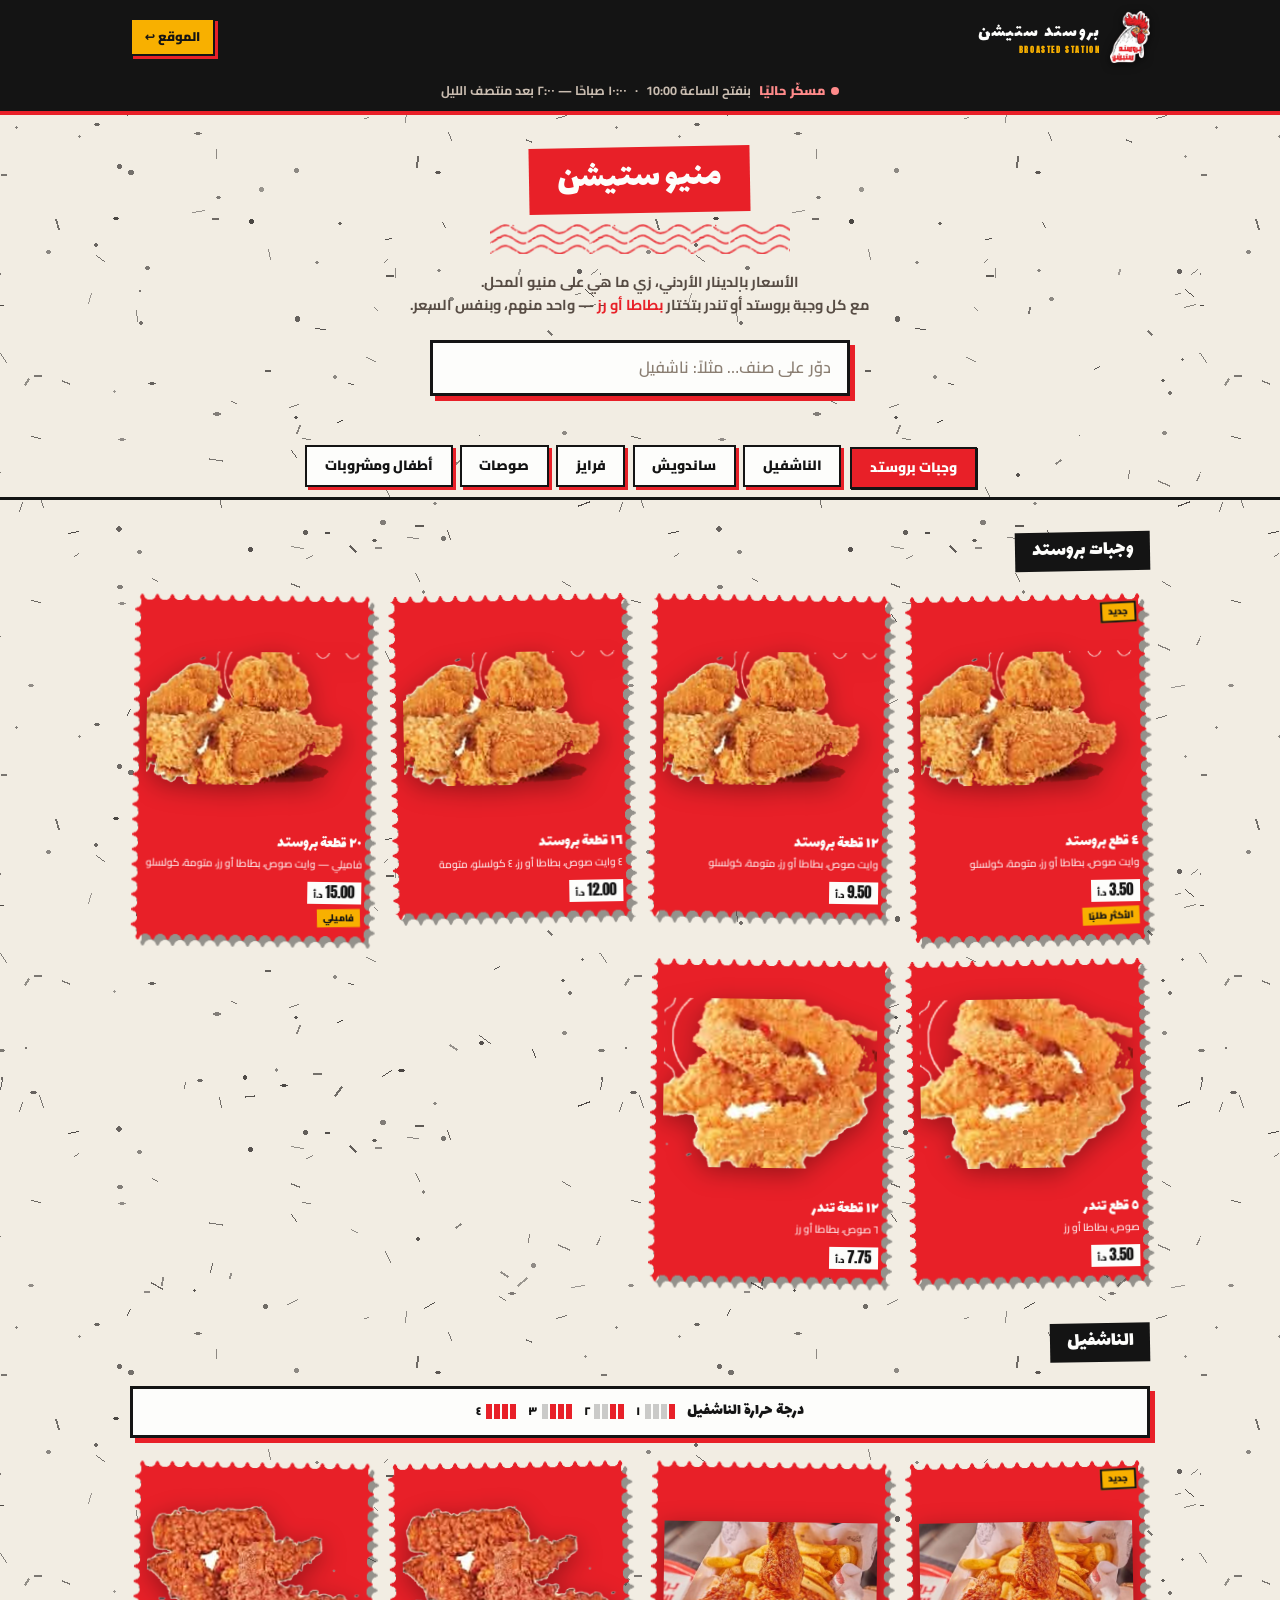
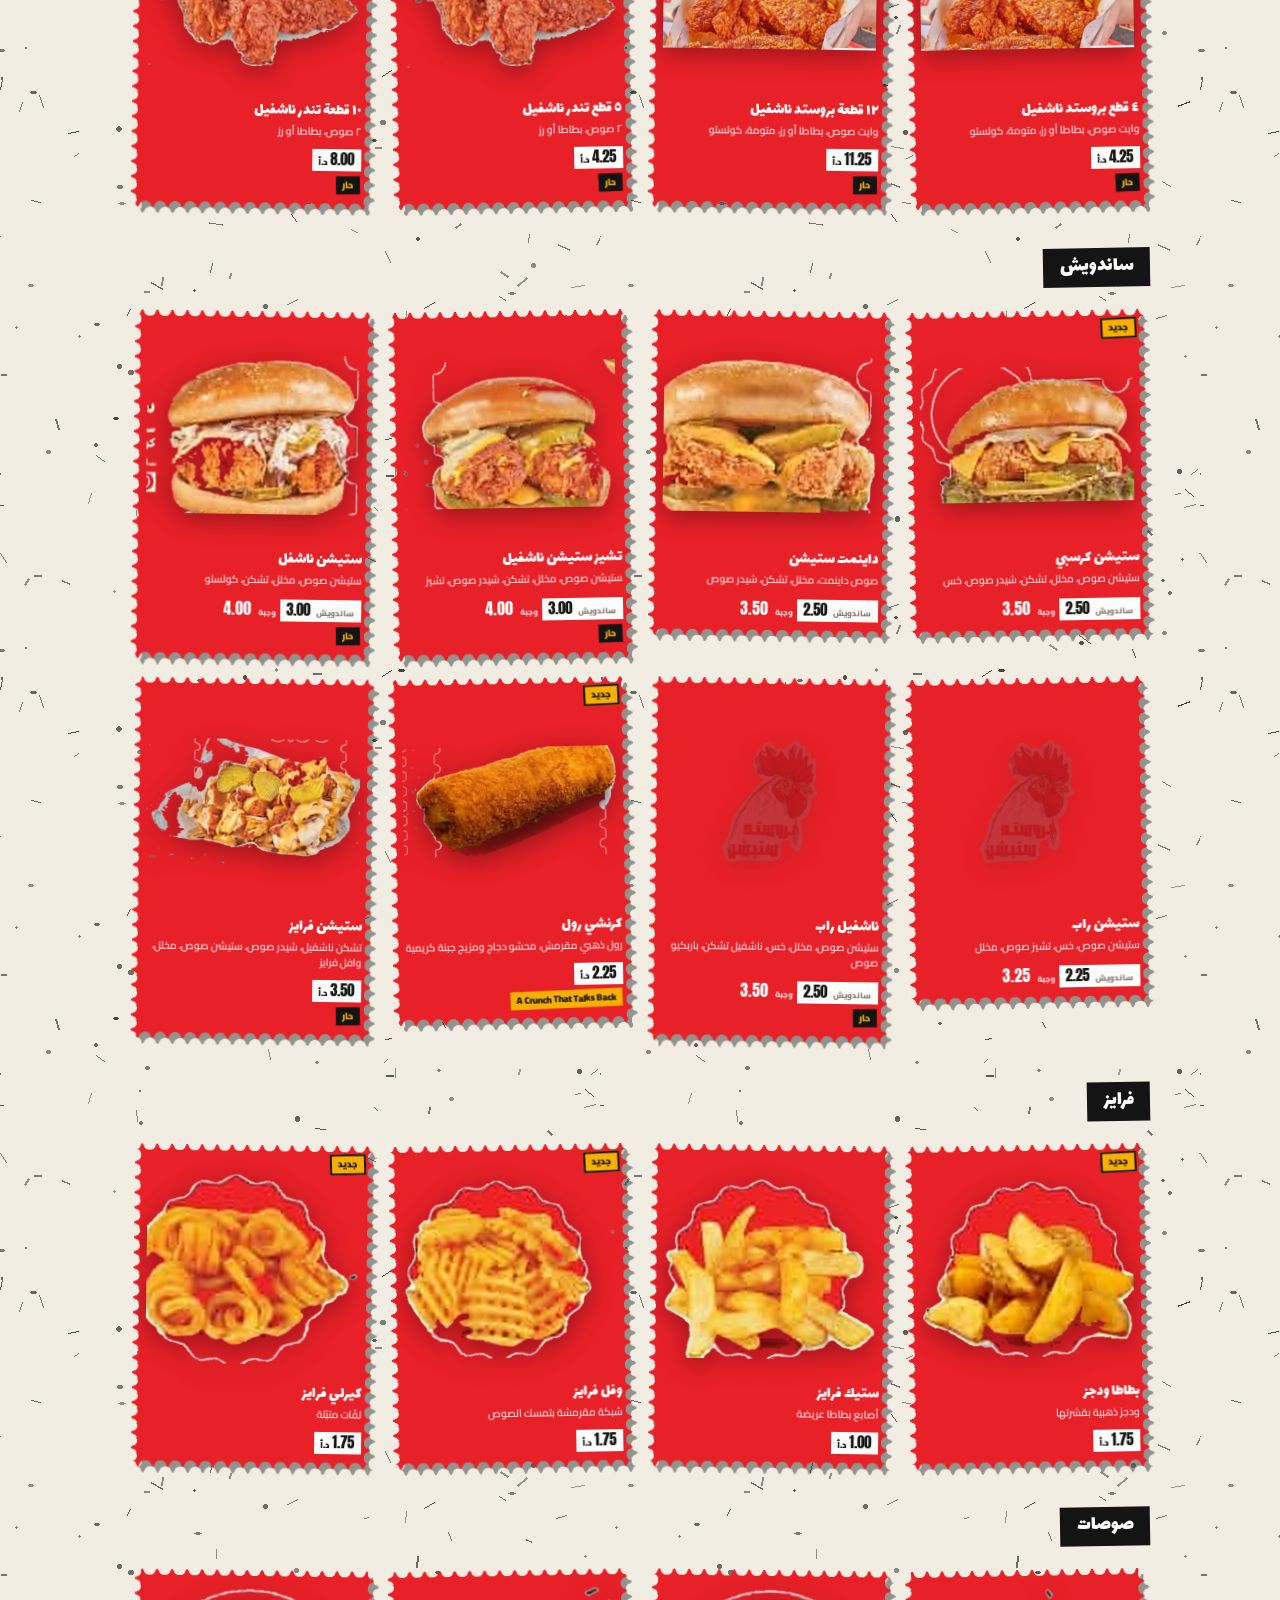
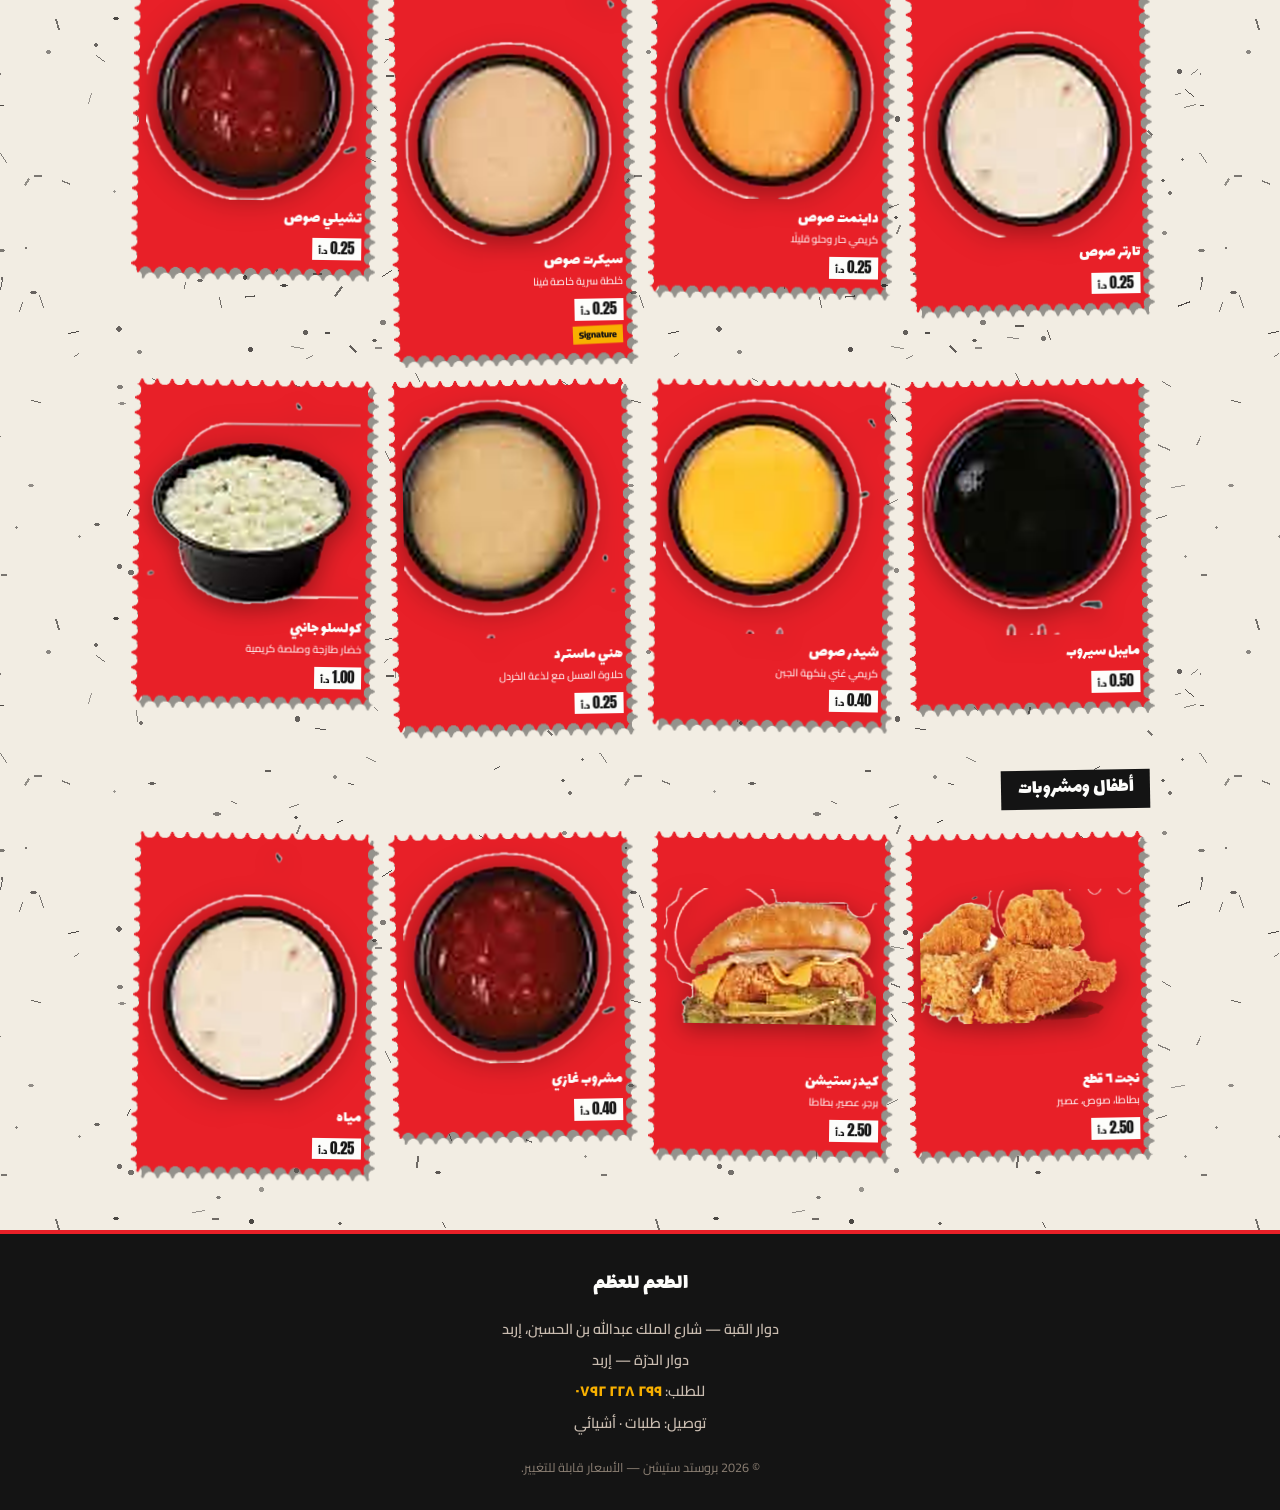
==== menu.html @ 42763f8a "Add files via upload" ====
<!doctype html>
<html lang="ar" dir="rtl">
<head>
<meta charset="UTF-8">
<meta name="viewport" content="width=device-width,initial-scale=1,viewport-fit=cover">
<title>منيو بروستد ستيشن — إربد</title>
<meta name="description" content="المنيو الرقمي لبروستد ستيشن إربد — بروستد، ناشفل هوت تشيكن، ساندويشات، فرايز وصوصات. الأسعار بالدينار الأردني.">
<meta name="theme-color" content="#141414">
<link rel="icon" href="assets/img/logo.png">
<link rel="stylesheet" href="css/menu.css">
</head>
<body>

<header class="m-top">
  <div class="wrap m-top__in">
    <a class="m-brand" href="index.html" aria-label="بروستد ستيشن — الرئيسية">
      <img src="assets/img/logo.png" alt="" width="40" height="52">
      <span><b>بروستد ستيشن</b><span>BROASTED STATION</span></span>
    </a>
    <a class="m-back" href="index.html">الموقع ↩</a>
  </div>
  <div class="m-state">
    <span class="live" id="openState" data-state="open">مفتوح الآن</span>
    <span id="openNote">يوميًا</span>
    <span>·</span>
    <span>١٠:٠٠ صباحًا — ٢:٠٠ بعد منتصف الليل</span>
  </div>
</header>

<main>
  <div class="wrap m-head">
    <h1>منيو ستيشن</h1>
    <span class="wave-rule" aria-hidden="true"></span>
    <p class="m-note">
      الأسعار بالدينار الأردني، زي ما هي على منيو المحل.<br>
      مع كل وجبة بروستد أو تندر بتختار <b>بطاطا أو رز</b> — واحد منهم، وبنفس السعر.
    </p>
    <div class="m-search">
      <label class="vh" for="q">دوّر على صنف</label>
      <input id="q" type="search" placeholder="دوّر على صنف… مثلاً: ناشفيل" autocomplete="off">
    </div>
  </div>

  <nav class="m-tabs" aria-label="أقسام المنيو">
    <div class="wrap m-tabs__in">
      <a class="m-chip" href="#p-broasted">وجبات بروستد</a>
      <a class="m-chip" href="#p-nash">الناشفيل</a>
      <a class="m-chip" href="#p-sand">ساندويش</a>
      <a class="m-chip" href="#p-fries">فرايز</a>
      <a class="m-chip" href="#p-sauce">صوصات</a>
      <a class="m-chip" href="#p-kids">أطفال ومشروبات</a>
    </div>
  </nav>

  <div class="wrap">
    <section class="m-sec" id="p-broasted" aria-labelledby="h-p-broasted">
      <h2 class="m-sec__h" id="h-p-broasted">وجبات بروستد</h2>
      <div class="m-grid">
        <article class="m-item" data-s="٤ قطع بروستد وايت صوص، بطاطا أو رز، متومة، كولسلو">
          <div class="m-item__wrap">
            <div class="ticket m-card"><span class="m-new">جديد</span>
              <div class="m-shot"><img src="assets/img/p-broasted.png" alt="٤ قطع بروستد" loading="lazy"></div>
              <h3 class="m-name">٤ قطع بروستد</h3>
              <p class="m-desc">وايت صوص، بطاطا أو رز، متومة، كولسلو</p>
              <div class="m-foot"><span class="price">3.50<span class="price__cur">د.أ</span></span></div>
              <span class="m-tag">الأكثر طلبًا</span>
            </div>
          </div>
        </article>
        <article class="m-item" data-s="١٢ قطعة بروستد وايت صوص، بطاطا أو رز، متومة، كولسلو">
          <div class="m-item__wrap">
            <div class="ticket m-card">
              <div class="m-shot"><img src="assets/img/p-broasted.png" alt="١٢ قطعة بروستد" loading="lazy"></div>
              <h3 class="m-name">١٢ قطعة بروستد</h3>
              <p class="m-desc">وايت صوص، بطاطا أو رز، متومة، كولسلو</p>
              <div class="m-foot"><span class="price">9.50<span class="price__cur">د.أ</span></span></div>
            </div>
          </div>
        </article>
        <article class="m-item" data-s="١٦ قطعة بروستد ٤ وايت صوص، بطاطا أو رز، ٤ كولسلو، متومة">
          <div class="m-item__wrap">
            <div class="ticket m-card">
              <div class="m-shot"><img src="assets/img/p-broasted.png" alt="١٦ قطعة بروستد" loading="lazy"></div>
              <h3 class="m-name">١٦ قطعة بروستد</h3>
              <p class="m-desc">٤ وايت صوص، بطاطا أو رز، ٤ كولسلو، متومة</p>
              <div class="m-foot"><span class="price">12.00<span class="price__cur">د.أ</span></span></div>
            </div>
          </div>
        </article>
        <article class="m-item" data-s="٢٠ قطعة بروستد فاميلي — وايت صوص، بطاطا أو رز، متومة، كولسلو">
          <div class="m-item__wrap">
            <div class="ticket m-card">
              <div class="m-shot"><img src="assets/img/p-broasted.png" alt="٢٠ قطعة بروستد" loading="lazy"></div>
              <h3 class="m-name">٢٠ قطعة بروستد</h3>
              <p class="m-desc">فاميلي — وايت صوص، بطاطا أو رز، متومة، كولسلو</p>
              <div class="m-foot"><span class="price">15.00<span class="price__cur">د.أ</span></span></div>
              <span class="m-tag">فاميلي</span>
            </div>
          </div>
        </article>
        <article class="m-item" data-s="٥ قطع تندر صوص، بطاطا أو رز">
          <div class="m-item__wrap">
            <div class="ticket m-card">
              <div class="m-shot"><img src="assets/img/p-tenders.png" alt="٥ قطع تندر" loading="lazy"></div>
              <h3 class="m-name">٥ قطع تندر</h3>
              <p class="m-desc">صوص، بطاطا أو رز</p>
              <div class="m-foot"><span class="price">3.50<span class="price__cur">د.أ</span></span></div>
            </div>
          </div>
        </article>
        <article class="m-item" data-s="١٢ قطعة تندر ٦ صوص، بطاطا أو رز">
          <div class="m-item__wrap">
            <div class="ticket m-card">
              <div class="m-shot"><img src="assets/img/p-tenders.png" alt="١٢ قطعة تندر" loading="lazy"></div>
              <h3 class="m-name">١٢ قطعة تندر</h3>
              <p class="m-desc">٦ صوص، بطاطا أو رز</p>
              <div class="m-foot"><span class="price">7.75<span class="price__cur">د.أ</span></span></div>
            </div>
          </div>
        </article>
      </div>
    </section>
    <section class="m-sec" id="p-nash" aria-labelledby="h-p-nash">
      <h2 class="m-sec__h" id="h-p-nash">الناشفيل</h2>
      <div class="m-heat"><b>درجة حرارة الناشفيل</b><span><i><em class="on"></em><em></em><em></em><em></em></i>١</span><span><i><em class="on"></em><em class="on"></em><em></em><em></em></i>٢</span><span><i><em class="on"></em><em class="on"></em><em class="on"></em><em></em></i>٣</span><span><i><em class="on"></em><em class="on"></em><em class="on"></em><em class="on"></em></i>٤</span></div>
      <div class="m-grid">
        <article class="m-item" data-s="٤ قطع بروستد ناشفيل وايت صوص، بطاطا أو رز، متومة، كولسلو">
          <div class="m-item__wrap">
            <div class="ticket m-card"><span class="m-new">جديد</span>
              <div class="m-shot"><img src="assets/img/p-nash-broasted.png" alt="٤ قطع بروستد ناشفيل" loading="lazy"></div>
              <h3 class="m-name">٤ قطع بروستد ناشفيل</h3>
              <p class="m-desc">وايت صوص، بطاطا أو رز، متومة، كولسلو</p>
              <div class="m-foot"><span class="price">4.25<span class="price__cur">د.أ</span></span></div>
              <span class="m-tag m-tag--hot">حار</span>
            </div>
          </div>
        </article>
        <article class="m-item" data-s="١٢ قطعة بروستد ناشفيل وايت صوص، بطاطا أو رز، متومة، كولسلو">
          <div class="m-item__wrap">
            <div class="ticket m-card">
              <div class="m-shot"><img src="assets/img/p-nash-broasted.png" alt="١٢ قطعة بروستد ناشفيل" loading="lazy"></div>
              <h3 class="m-name">١٢ قطعة بروستد ناشفيل</h3>
              <p class="m-desc">وايت صوص، بطاطا أو رز، متومة، كولسلو</p>
              <div class="m-foot"><span class="price">11.25<span class="price__cur">د.أ</span></span></div>
              <span class="m-tag m-tag--hot">حار</span>
            </div>
          </div>
        </article>
        <article class="m-item" data-s="٥ قطع تندر ناشفيل ٢ صوص، بطاطا أو رز">
          <div class="m-item__wrap">
            <div class="ticket m-card">
              <div class="m-shot"><img src="assets/img/p-nash-tenders.png" alt="٥ قطع تندر ناشفيل" loading="lazy"></div>
              <h3 class="m-name">٥ قطع تندر ناشفيل</h3>
              <p class="m-desc">٢ صوص، بطاطا أو رز</p>
              <div class="m-foot"><span class="price">4.25<span class="price__cur">د.أ</span></span></div>
              <span class="m-tag m-tag--hot">حار</span>
            </div>
          </div>
        </article>
        <article class="m-item" data-s="١٠ قطعة تندر ناشفيل ٢ صوص، بطاطا أو رز">
          <div class="m-item__wrap">
            <div class="ticket m-card">
              <div class="m-shot"><img src="assets/img/p-nash-tenders.png" alt="١٠ قطعة تندر ناشفيل" loading="lazy"></div>
              <h3 class="m-name">١٠ قطعة تندر ناشفيل</h3>
              <p class="m-desc">٢ صوص، بطاطا أو رز</p>
              <div class="m-foot"><span class="price">8.00<span class="price__cur">د.أ</span></span></div>
              <span class="m-tag m-tag--hot">حار</span>
            </div>
          </div>
        </article>
      </div>
    </section>
    <section class="m-sec" id="p-sand" aria-labelledby="h-p-sand">
      <h2 class="m-sec__h" id="h-p-sand">ساندويش</h2>
      <div class="m-grid">
        <article class="m-item" data-s="ستيشن كرسبي ستيشن صوص، مخلل، تشكن، شيدر صوص، خس">
          <div class="m-item__wrap">
            <div class="ticket m-card"><span class="m-new">جديد</span>
              <div class="m-shot"><img src="assets/img/p-crispy.png" alt="ستيشن كرسبي" loading="lazy"></div>
              <h3 class="m-name">ستيشن كرسبي</h3>
              <p class="m-desc">ستيشن صوص، مخلل، تشكن، شيدر صوص، خس</p>
              <div class="m-foot"><span class="price"><small>ساندويش</small>2.50</span><span class="price price--bare"><small>وجبة</small>3.50</span></div>
            </div>
          </div>
        </article>
        <article class="m-item" data-s="داينمت ستيشن صوص داينمت، مخلل، تشكن، شيدر صوص">
          <div class="m-item__wrap">
            <div class="ticket m-card">
              <div class="m-shot"><img src="assets/img/p-dynamite-b.png" alt="داينمت ستيشن" loading="lazy"></div>
              <h3 class="m-name">داينمت ستيشن</h3>
              <p class="m-desc">صوص داينمت، مخلل، تشكن، شيدر صوص</p>
              <div class="m-foot"><span class="price"><small>ساندويش</small>2.50</span><span class="price price--bare"><small>وجبة</small>3.50</span></div>
            </div>
          </div>
        </article>
        <article class="m-item" data-s="تشيز ستيشن ناشفيل ستيشن صوص، مخلل، تشكن، شيدر صوص، تشيز">
          <div class="m-item__wrap">
            <div class="ticket m-card">
              <div class="m-shot"><img src="assets/img/p-cheezer.png" alt="تشيز ستيشن ناشفيل" loading="lazy"></div>
              <h3 class="m-name">تشيز ستيشن ناشفيل</h3>
              <p class="m-desc">ستيشن صوص، مخلل، تشكن، شيدر صوص، تشيز</p>
              <div class="m-foot"><span class="price"><small>ساندويش</small>3.00</span><span class="price price--bare"><small>وجبة</small>4.00</span></div>
              <span class="m-tag m-tag--hot">حار</span>
            </div>
          </div>
        </article>
        <article class="m-item" data-s="ستيشن ناشفل ستيشن صوص، مخلل، تشكن، كولسلو">
          <div class="m-item__wrap">
            <div class="ticket m-card">
              <div class="m-shot"><img src="assets/img/p-nashville-b.png" alt="ستيشن ناشفل" loading="lazy"></div>
              <h3 class="m-name">ستيشن ناشفل</h3>
              <p class="m-desc">ستيشن صوص، مخلل، تشكن، كولسلو</p>
              <div class="m-foot"><span class="price"><small>ساندويش</small>3.00</span><span class="price price--bare"><small>وجبة</small>4.00</span></div>
              <span class="m-tag m-tag--hot">حار</span>
            </div>
          </div>
        </article>
        <article class="m-item" data-s="ستيشن راب ستيشن صوص، خس، تشيز صوص، مخلل">
          <div class="m-item__wrap">
            <div class="ticket m-card">
              <div class="m-shot"><img src="assets/img/p-soon.png" alt="ستيشن راب" loading="lazy"></div>
              <h3 class="m-name">ستيشن راب</h3>
              <p class="m-desc">ستيشن صوص، خس، تشيز صوص، مخلل</p>
              <div class="m-foot"><span class="price"><small>ساندويش</small>2.25</span><span class="price price--bare"><small>وجبة</small>3.25</span></div>
            </div>
          </div>
        </article>
        <article class="m-item" data-s="ناشفيل راب ستيشن صوص، مخلل، خس، ناشفيل تشكن، باربكيو صوص">
          <div class="m-item__wrap">
            <div class="ticket m-card">
              <div class="m-shot"><img src="assets/img/p-soon.png" alt="ناشفيل راب" loading="lazy"></div>
              <h3 class="m-name">ناشفيل راب</h3>
              <p class="m-desc">ستيشن صوص، مخلل، خس، ناشفيل تشكن، باربكيو صوص</p>
              <div class="m-foot"><span class="price"><small>ساندويش</small>2.50</span><span class="price price--bare"><small>وجبة</small>3.50</span></div>
              <span class="m-tag m-tag--hot">حار</span>
            </div>
          </div>
        </article>
        <article class="m-item" data-s="كرنشي رول رول ذهبي مقرمش، محشو دجاج ومزيج جبنة كريمية">
          <div class="m-item__wrap">
            <div class="ticket m-card"><span class="m-new">جديد</span>
              <div class="m-shot"><img src="assets/img/p-crunchyroll.png" alt="كرنشي رول" loading="lazy"></div>
              <h3 class="m-name">كرنشي رول</h3>
              <p class="m-desc">رول ذهبي مقرمش، محشو دجاج ومزيج جبنة كريمية</p>
              <div class="m-foot"><span class="price">2.25<span class="price__cur">د.أ</span></span></div>
              <span class="m-tag">A Crunch That Talks Back</span>
            </div>
          </div>
        </article>
        <article class="m-item" data-s="ستيشن فرايز تشكن ناشفيل، شيدر صوص، ستيشن صوص، مخلل، وافل فرايز">
          <div class="m-item__wrap">
            <div class="ticket m-card">
              <div class="m-shot"><img src="assets/img/p-stationfries.png" alt="ستيشن فرايز" loading="lazy"></div>
              <h3 class="m-name">ستيشن فرايز</h3>
              <p class="m-desc">تشكن ناشفيل، شيدر صوص، ستيشن صوص، مخلل، وافل فرايز</p>
              <div class="m-foot"><span class="price">3.50<span class="price__cur">د.أ</span></span></div>
              <span class="m-tag m-tag--hot">حار</span>
            </div>
          </div>
        </article>
      </div>
    </section>
    <section class="m-sec" id="p-fries" aria-labelledby="h-p-fries">
      <h2 class="m-sec__h" id="h-p-fries">فرايز</h2>
      <div class="m-grid">
        <article class="m-item" data-s="بطاطا ودجز ودجز ذهبية بقشرتها">
          <div class="m-item__wrap">
            <div class="ticket m-card"><span class="m-new">جديد</span>
              <div class="m-shot"><img src="assets/img/p-wedges.png" alt="بطاطا ودجز" loading="lazy"></div>
              <h3 class="m-name">بطاطا ودجز</h3>
              <p class="m-desc">ودجز ذهبية بقشرتها</p>
              <div class="m-foot"><span class="price">1.75<span class="price__cur">د.أ</span></span></div>
            </div>
          </div>
        </article>
        <article class="m-item" data-s="ستيك فرايز أصابع بطاطا عريضة">
          <div class="m-item__wrap">
            <div class="ticket m-card">
              <div class="m-shot"><img src="assets/img/p-steakfries.png" alt="ستيك فرايز" loading="lazy"></div>
              <h3 class="m-name">ستيك فرايز</h3>
              <p class="m-desc">أصابع بطاطا عريضة</p>
              <div class="m-foot"><span class="price">1.00<span class="price__cur">د.أ</span></span></div>
            </div>
          </div>
        </article>
        <article class="m-item" data-s="وفل فرايز شبكة مقرمشة بتمسك الصوص">
          <div class="m-item__wrap">
            <div class="ticket m-card"><span class="m-new">جديد</span>
              <div class="m-shot"><img src="assets/img/p-waffle.png" alt="وفل فرايز" loading="lazy"></div>
              <h3 class="m-name">وفل فرايز</h3>
              <p class="m-desc">شبكة مقرمشة بتمسك الصوص</p>
              <div class="m-foot"><span class="price">1.75<span class="price__cur">د.أ</span></span></div>
            </div>
          </div>
        </article>
        <article class="m-item" data-s="كيرلي فرايز لفّات متبّلة">
          <div class="m-item__wrap">
            <div class="ticket m-card"><span class="m-new">جديد</span>
              <div class="m-shot"><img src="assets/img/p-curly.png" alt="كيرلي فرايز" loading="lazy"></div>
              <h3 class="m-name">كيرلي فرايز</h3>
              <p class="m-desc">لفّات متبّلة</p>
              <div class="m-foot"><span class="price">1.75<span class="price__cur">د.أ</span></span></div>
            </div>
          </div>
        </article>
      </div>
    </section>
    <section class="m-sec" id="p-sauce" aria-labelledby="h-p-sauce">
      <h2 class="m-sec__h" id="h-p-sauce">صوصات</h2>
      <div class="m-grid">
        <article class="m-item" data-s="تارتر صوص ">
          <div class="m-item__wrap">
            <div class="ticket m-card">
              <div class="m-shot"><img src="assets/img/p-tartar.png" alt="تارتر صوص" loading="lazy"></div>
              <h3 class="m-name">تارتر صوص</h3>
              <div class="m-foot"><span class="price">0.25<span class="price__cur">د.أ</span></span></div>
            </div>
          </div>
        </article>
        <article class="m-item" data-s="داينمت صوص كريمي حار وحلو قليلًا">
          <div class="m-item__wrap">
            <div class="ticket m-card">
              <div class="m-shot"><img src="assets/img/p-dynamite.png" alt="داينمت صوص" loading="lazy"></div>
              <h3 class="m-name">داينمت صوص</h3>
              <p class="m-desc">كريمي حار وحلو قليلًا</p>
              <div class="m-foot"><span class="price">0.25<span class="price__cur">د.أ</span></span></div>
            </div>
          </div>
        </article>
        <article class="m-item" data-s="سيكرت صوص خلطة سرية خاصة فينا">
          <div class="m-item__wrap">
            <div class="ticket m-card">
              <div class="m-shot"><img src="assets/img/p-secret.png" alt="سيكرت صوص" loading="lazy"></div>
              <h3 class="m-name">سيكرت صوص</h3>
              <p class="m-desc">خلطة سرية خاصة فينا</p>
              <div class="m-foot"><span class="price">0.25<span class="price__cur">د.أ</span></span></div>
              <span class="m-tag">Signature</span>
            </div>
          </div>
        </article>
        <article class="m-item" data-s="تشيلي صوص ">
          <div class="m-item__wrap">
            <div class="ticket m-card">
              <div class="m-shot"><img src="assets/img/p-chili.png" alt="تشيلي صوص" loading="lazy"></div>
              <h3 class="m-name">تشيلي صوص</h3>
              <div class="m-foot"><span class="price">0.25<span class="price__cur">د.أ</span></span></div>
            </div>
          </div>
        </article>
        <article class="m-item" data-s="مايبل سيروب ">
          <div class="m-item__wrap">
            <div class="ticket m-card">
              <div class="m-shot"><img src="assets/img/p-maple.png" alt="مايبل سيروب" loading="lazy"></div>
              <h3 class="m-name">مايبل سيروب</h3>
              <div class="m-foot"><span class="price">0.50<span class="price__cur">د.أ</span></span></div>
            </div>
          </div>
        </article>
        <article class="m-item" data-s="شيدر صوص كريمي غني بنكهة الجبن">
          <div class="m-item__wrap">
            <div class="ticket m-card">
              <div class="m-shot"><img src="assets/img/p-cheddar.png" alt="شيدر صوص" loading="lazy"></div>
              <h3 class="m-name">شيدر صوص</h3>
              <p class="m-desc">كريمي غني بنكهة الجبن</p>
              <div class="m-foot"><span class="price">0.40<span class="price__cur">د.أ</span></span></div>
            </div>
          </div>
        </article>
        <article class="m-item" data-s="هني ماسترد حلاوة العسل مع لذعة الخردل">
          <div class="m-item__wrap">
            <div class="ticket m-card">
              <div class="m-shot"><img src="assets/img/p-honey.png" alt="هني ماسترد" loading="lazy"></div>
              <h3 class="m-name">هني ماسترد</h3>
              <p class="m-desc">حلاوة العسل مع لذعة الخردل</p>
              <div class="m-foot"><span class="price">0.25<span class="price__cur">د.أ</span></span></div>
            </div>
          </div>
        </article>
        <article class="m-item" data-s="كولسلو جانبي خضار طازجة وصلصة كريمية">
          <div class="m-item__wrap">
            <div class="ticket m-card">
              <div class="m-shot"><img src="assets/img/p-coleslaw.png" alt="كولسلو جانبي" loading="lazy"></div>
              <h3 class="m-name">كولسلو جانبي</h3>
              <p class="m-desc">خضار طازجة وصلصة كريمية</p>
              <div class="m-foot"><span class="price">1.00<span class="price__cur">د.أ</span></span></div>
            </div>
          </div>
        </article>
      </div>
    </section>
    <section class="m-sec" id="p-kids" aria-labelledby="h-p-kids">
      <h2 class="m-sec__h" id="h-p-kids">أطفال ومشروبات</h2>
      <div class="m-grid">
        <article class="m-item" data-s="نجت ٦ قطع بطاطا، صوص، عصير">
          <div class="m-item__wrap">
            <div class="ticket m-card">
              <div class="m-shot"><img src="assets/img/p-broasted.png" alt="نجت ٦ قطع" loading="lazy"></div>
              <h3 class="m-name">نجت ٦ قطع</h3>
              <p class="m-desc">بطاطا، صوص، عصير</p>
              <div class="m-foot"><span class="price">2.50<span class="price__cur">د.أ</span></span></div>
            </div>
          </div>
        </article>
        <article class="m-item" data-s="كيدز ستيشن برجر، عصير، بطاطا">
          <div class="m-item__wrap">
            <div class="ticket m-card">
              <div class="m-shot"><img src="assets/img/p-crispy.png" alt="كيدز ستيشن" loading="lazy"></div>
              <h3 class="m-name">كيدز ستيشن</h3>
              <p class="m-desc">برجر، عصير، بطاطا</p>
              <div class="m-foot"><span class="price">2.50<span class="price__cur">د.أ</span></span></div>
            </div>
          </div>
        </article>
        <article class="m-item" data-s="مشروب غازي ">
          <div class="m-item__wrap">
            <div class="ticket m-card">
              <div class="m-shot"><img src="assets/img/p-chili.png" alt="مشروب غازي" loading="lazy"></div>
              <h3 class="m-name">مشروب غازي</h3>
              <div class="m-foot"><span class="price">0.40<span class="price__cur">د.أ</span></span></div>
            </div>
          </div>
        </article>
        <article class="m-item" data-s="مياه ">
          <div class="m-item__wrap">
            <div class="ticket m-card">
              <div class="m-shot"><img src="assets/img/p-tartar.png" alt="مياه" loading="lazy"></div>
              <h3 class="m-name">مياه</h3>
              <div class="m-foot"><span class="price">0.25<span class="price__cur">د.أ</span></span></div>
            </div>
          </div>
        </article>
      </div>
    </section>
    <p class="m-empty" id="empty">ما لقينا هالصنف. جرّب كلمة ثانية.</p>
  </div>
</main>

<footer class="m-foot-bar">
  <div class="wrap">
    <h2>الطعم للعظم</h2>
    <ul>
      <li>دوار القبة — شارع الملك عبدالله بن الحسين، إربد</li>
      <li>دوار الدرّة — إربد</li>
      <li>للطلب: <a href="tel:+962792228299"><bdi class="tel">٠٧٩٢ ٢٢٨ ٢٩٩</bdi></a></li>
      <li>توصيل: طلبات · أشيائي</li>
    </ul>
    <small>© <span id="yr">2026</span> بروستد ستيشن — الأسعار قابلة للتغيير.</small>
  </div>
</footer>

<script src="js/hours.js" defer></script>
<script src="js/menu.js" defer></script>
</body>
</html>
---- css/menu.css ----
@import url('fonts.css');
@import url('tokens.css');

/* ==========================================================================
   بروستد ستيشن — المنيو الرقمي
   صفحة مستقلة مصمّمة للتابلت اللي على الطاولة وللتلفون بعد مسح الـQR.
   نفس الهوية بالضبط (نفس tokens.css)، بس بترتيب مخصّص للمسة والقراءة
   السريعة: كروت أصغر، تبويبات ملزوقة فوق، وبحث فوري.
   بتشتغل لحالها — ما بتعتمد على style.css أبدًا.
   ========================================================================== */

*,*::before,*::after{box-sizing:border-box}
html{-webkit-text-size-adjust:100%;scroll-behavior:smooth;overflow-x:clip}
body{
  margin:0;font-family:var(--f-body);font-size:var(--t-md);line-height:1.6;
  color:var(--fg);overflow-x:clip;
  background-color:var(--paper);
  background-image:url('../assets/img/speckle.png');
  background-size:600px 600px;
  -webkit-font-smoothing:antialiased;
}
img,svg{display:block;max-width:100%;height:auto}
a{color:inherit;text-decoration:none}
ul{margin:0;padding:0;list-style:none}
h1,h2,h3,p{margin:0}
input{font:inherit;color:inherit}
::selection{background:var(--gold);color:var(--ink)}
:focus-visible{outline:3px solid var(--red);outline-offset:3px}
.m-top :focus-visible{outline-color:var(--gold)}
.vh{position:absolute!important;width:1px;height:1px;padding:0;margin:-1px;overflow:hidden;clip:rect(0,0,0,0);white-space:nowrap;border:0}
.wrap{width:100%;max-width:1060px;margin-inline:auto;padding-inline:var(--pad)}
/* U+00A0 between the digit groups — see style.css for why */
.tel{unicode-bidi:isolate;white-space:nowrap}

.poster{
  font-family:var(--f-disp);font-weight:400;line-height:.96;
  text-shadow:.055em .055em 0 var(--oxblood), .105em .105em 0 rgba(0,0,0,.28);
}

/* ── الرأس ───────────────────────────────────────────────────────────────── */
.m-top{background:var(--ink);color:var(--on-dark);border-bottom:4px solid var(--red)}
.m-top__in{display:flex;align-items:center;gap:var(--s4);padding-block:.7rem;justify-content:space-between}
.m-brand{display:flex;align-items:center;gap:.6rem;min-width:0}
.m-brand img{width:40px;flex:none;filter:drop-shadow(0 2px 4px rgba(0,0,0,.6))}
.m-brand b{display:block;font-family:var(--f-disp);font-weight:400;font-size:1.12rem;color:var(--white);line-height:1}
.m-brand span{display:block;font:800 .5rem/1 var(--f-latin);letter-spacing:.2em;color:var(--gold);margin-top:4px}
.m-back{
  flex:none;font-weight:900;font-size:var(--t-xs);color:var(--ink);background:var(--gold);
  border:2px solid var(--ink);box-shadow:3px 3px 0 var(--red);padding:.45rem .8rem;
}
.m-back:hover{transform:translate(2px,2px);box-shadow:1px 1px 0 var(--red)}
.m-back{transition:transform var(--dur-1) var(--ease),box-shadow var(--dur-1) var(--ease)}

.m-state{
  display:flex;align-items:center;justify-content:center;gap:.5rem;flex-wrap:wrap;
  background:var(--ink);color:var(--on-dark-2);font-size:var(--t-xs);font-weight:700;
  padding:.4rem var(--pad) .6rem;text-align:center;
}
.live{display:inline-flex;align-items:center;gap:.35rem;color:#57D16B;font-weight:900}
.live::before{content:"";width:8px;height:8px;border-radius:50%;background:#57D16B;animation:pulse 2.2s infinite;box-shadow:0 0 0 0 rgba(87,209,107,.7)}
@keyframes pulse{70%{box-shadow:0 0 0 8px rgba(87,209,107,0)}100%{box-shadow:0 0 0 0 rgba(87,209,107,0)}}
.live[data-state="closed"]{color:#FF8A8A}
.live[data-state="closed"]::before{background:#FF8A8A;animation:none;box-shadow:none}

/* ── العنوان + البحث ─────────────────────────────────────────────────────── */
.m-head{text-align:center;padding-block:var(--s6) var(--s4)}
.m-head h1{
  display:inline-block;background:var(--red);color:var(--white);
  font-family:var(--f-disp);font-weight:400;font-size:clamp(1.5rem,5.4vw,2.2rem);
  line-height:1;padding:.4em .8em .48em;transform:rotate(-1deg);
}
.wave-rule{
  display:block;width:min(64%,300px);height:clamp(18px,3.4vw,30px);margin:.7rem auto 0;
  background-image:url('../assets/img/wave.png');
  background-size:auto 100%;background-repeat:repeat-x;background-position:center;opacity:.9;
}
.m-note{margin-top:var(--s4);font-size:var(--t-sm);font-weight:700;color:var(--fg-soft)}
.m-note b{color:var(--red)}

.m-search{position:relative;max-width:420px;margin:var(--s5) auto 0}
.m-search input{
  width:100%;background:var(--white);border:3px solid var(--ink);
  box-shadow:5px 5px 0 var(--red);padding:.75rem 1rem;font-weight:700;
}
.m-search input::placeholder{color:var(--fg-mute);font-weight:600}

/* ── شريط الأقسام الملزوق ────────────────────────────────────────────────── */
.m-tabs{
  position:sticky;top:0;z-index:40;
  background-color:var(--paper);
  background-image:url('../assets/img/speckle.png');background-size:600px 600px;
  border-bottom:3px solid var(--ink);padding-block:.6rem;
  margin-top:var(--s5);
}
.m-tabs__in{display:flex;flex-wrap:wrap;justify-content:center;gap:.45rem}
.m-chip{
  flex:1 1 calc(33.333% - .45rem);max-width:calc(33.333% - .3rem);min-width:0;
  text-align:center;white-space:nowrap;cursor:pointer;
  font-weight:900;font-size:.78rem;padding:.5rem .3rem;
  background:var(--white);color:var(--ink);border:2px solid var(--ink);
  box-shadow:3px 3px 0 var(--red);
  transition:transform var(--dur-1) var(--ease),box-shadow var(--dur-1) var(--ease),background var(--dur-1) var(--ease);
}
.m-chip:hover{transform:translate(2px,2px);box-shadow:1px 1px 0 var(--red)}
.m-chip[aria-current="true"]{background:var(--red);color:var(--white);transform:translate(2px,2px);box-shadow:1px 1px 0 var(--ink)}
@media (min-width:700px){.m-chip{flex:0 0 auto;max-width:none;padding-inline:1.1rem;font-size:.85rem}}

/* ── الأقسام ─────────────────────────────────────────────────────────────── */
.m-sec{padding-block:var(--s6) var(--s2);scroll-margin-top:72px}
.m-sec__h{
  display:inline-block;background:var(--ink);color:var(--white);
  font-family:var(--f-disp);font-weight:400;font-size:1.3rem;line-height:1;
  padding:.4em .8em .46em;transform:rotate(-1deg);margin-bottom:var(--s5);
}

.m-grid{display:grid;grid-template-columns:repeat(2,1fr);gap:1rem;padding-inline:3px}
@media (min-width:620px){.m-grid{grid-template-columns:repeat(3,1fr);gap:1.2rem}}
@media (min-width:920px){.m-grid{grid-template-columns:repeat(4,1fr)}}

/* الكرت = تذكرة مثقّبة، نفس المنيو المطبوع */
.m-item{position:relative}
.m-item__wrap{filter:drop-shadow(5px 6px 0 rgba(20,20,20,.42));transform:rotate(-1deg)}
.m-item:nth-child(even) .m-item__wrap{transform:rotate(.8deg)}
.m-item__wrap{transition:transform var(--dur-2) var(--ease),filter var(--dur-2) var(--ease)}
.m-item__wrap:hover{transform:rotate(0) translateY(-5px);filter:drop-shadow(8px 10px 0 rgba(20,20,20,.5))}
.ticket{
  --h:6px; --g:15px;
  background:var(--red);
  -webkit-mask:
    radial-gradient(circle at 50% 0,   #0000 var(--h),#000 calc(var(--h) + .5px)) top    / var(--g) 100% repeat-x,
    radial-gradient(circle at 50% 100%,#0000 var(--h),#000 calc(var(--h) + .5px)) bottom / var(--g) 100% repeat-x,
    radial-gradient(circle at 0 50%,   #0000 var(--h),#000 calc(var(--h) + .5px)) left   / 100% var(--g) repeat-y,
    radial-gradient(circle at 100% 50%,#0000 var(--h),#000 calc(var(--h) + .5px)) right  / 100% var(--g) repeat-y;
  -webkit-mask-composite:source-in;
          mask:
    radial-gradient(circle at 50% 0,   #0000 var(--h),#000 calc(var(--h) + .5px)) top    / var(--g) 100% repeat-x,
    radial-gradient(circle at 50% 100%,#0000 var(--h),#000 calc(var(--h) + .5px)) bottom / var(--g) 100% repeat-x,
    radial-gradient(circle at 0 50%,   #0000 var(--h),#000 calc(var(--h) + .5px)) left   / 100% var(--g) repeat-y,
    radial-gradient(circle at 100% 50%,#0000 var(--h),#000 calc(var(--h) + .5px)) right  / 100% var(--g) repeat-y;
          mask-composite:intersect;
}
.m-card{
  position:relative;padding:.85rem .6rem .95rem;color:var(--white);
  display:flex;flex-direction:column;height:100%;
}
.m-shot{position:relative;aspect-ratio:1/1;display:grid;place-items:center;padding:.2rem;margin-bottom:.35rem}
.m-shot img{
  max-width:100%;max-height:100%;width:auto;height:auto;object-fit:contain;
  filter:drop-shadow(0 6px 12px rgba(0,0,0,.34));
}
.m-name{font-family:var(--f-disp);font-weight:400;font-size:1rem;line-height:1.16;color:var(--white)}
.m-desc{margin-top:.22rem;font-size:.66rem;line-height:1.42;font-weight:600;color:rgba(255,255,255,.88)}
.m-foot{margin-top:auto;padding-top:.6rem;display:flex;align-items:flex-end;gap:.3rem;flex-wrap:wrap}
.price{
  display:inline-flex;align-items:baseline;gap:.1rem;line-height:1;
  background:var(--white);color:var(--ink);padding:.2rem .38rem .24rem;
  font-family:var(--f-latin);font-size:.92rem;white-space:nowrap;
}
.price small{font-family:var(--f-body);font-weight:800;font-size:.5rem;color:var(--fg-mute);margin-inline-end:.28rem}
.price--bare{background:transparent;color:var(--white);padding-inline:0;font-size:1rem}
.price--bare small{color:rgba(255,255,255,.8)}
.price__cur{font-family:var(--f-body);font-weight:800;font-size:.6em;margin-inline-start:.2em;vertical-align:.12em}
.m-tag{
  display:inline-block;align-self:flex-start;margin-top:.35rem;background:var(--gold);color:var(--ink);
  font-weight:900;font-size:.58rem;padding:.1rem .38rem;transform:rotate(-1.6deg);
}
/* "حار" as a word, not 🔥 — emoji falls back to a tofu box on some Android
   builds, and this page has to be readable on any tablet at the table. */
.m-tag--hot{background:var(--ink);color:var(--gold)}
.m-new{
  position:absolute;z-index:6;inset-block-start:8px;inset-inline-start:8px;
  background:var(--gold);border:2px solid var(--ink);padding:.08rem .38rem;
  font-weight:900;font-size:.58rem;color:var(--ink);transform:rotate(-2deg);
}

/* مقياس حرارة الناشفيل، زي ما هو مطبوع على المنيو */
.m-heat{
  display:flex;align-items:center;gap:.5rem .75rem;flex-wrap:wrap;justify-content:center;
  background:var(--white);border:3px solid var(--ink);box-shadow:5px 5px 0 var(--red);
  max-width:100%;margin:0 auto var(--s5);padding:.6rem .8rem;
}
.m-heat b{font-family:var(--f-disp);font-weight:400;font-size:1.05rem;color:var(--ink);flex-basis:100%;text-align:center}
@media (min-width:520px){.m-heat b{flex-basis:auto}}
.m-heat span{display:flex;align-items:center;gap:.3rem;font-weight:900;font-size:.72rem;color:var(--ink)}
.m-heat i{display:flex;gap:2px}
.m-heat i em{width:6px;height:15px;background:rgba(20,20,20,.22);display:block}
.m-heat i em.on{background:var(--red)}

.m-empty{display:none;text-align:center;font-weight:800;color:var(--fg-soft);padding-block:var(--s7)}
body.filtering .m-sec__h{display:none}
body.filtering .m-heat{display:none}

/* ── الذيل ───────────────────────────────────────────────────────────────── */
.m-foot-bar{
  background:var(--ink);color:var(--on-dark-2);margin-top:var(--s7);
  padding-block:var(--s6);border-top:4px solid var(--red);text-align:center;
}
.m-foot-bar h2{font-family:var(--f-disp);font-weight:400;font-size:1.4rem;color:var(--white)}
.m-foot-bar ul{display:flex;flex-direction:column;gap:.5rem;margin-top:var(--s4);font-size:var(--t-sm);font-weight:600}
.m-foot-bar a{color:var(--gold);font-weight:900}
.m-foot-bar small{display:block;margin-top:var(--s5);font-size:var(--t-xs);color:var(--fg-mute)}

@media (prefers-reduced-motion:reduce){
  html{scroll-behavior:auto}
  *,*::before,*::after{animation-duration:.01ms!important;transition-duration:.01ms!important}
}
@media print{.m-tabs,.m-search,.m-back{display:none!important}}
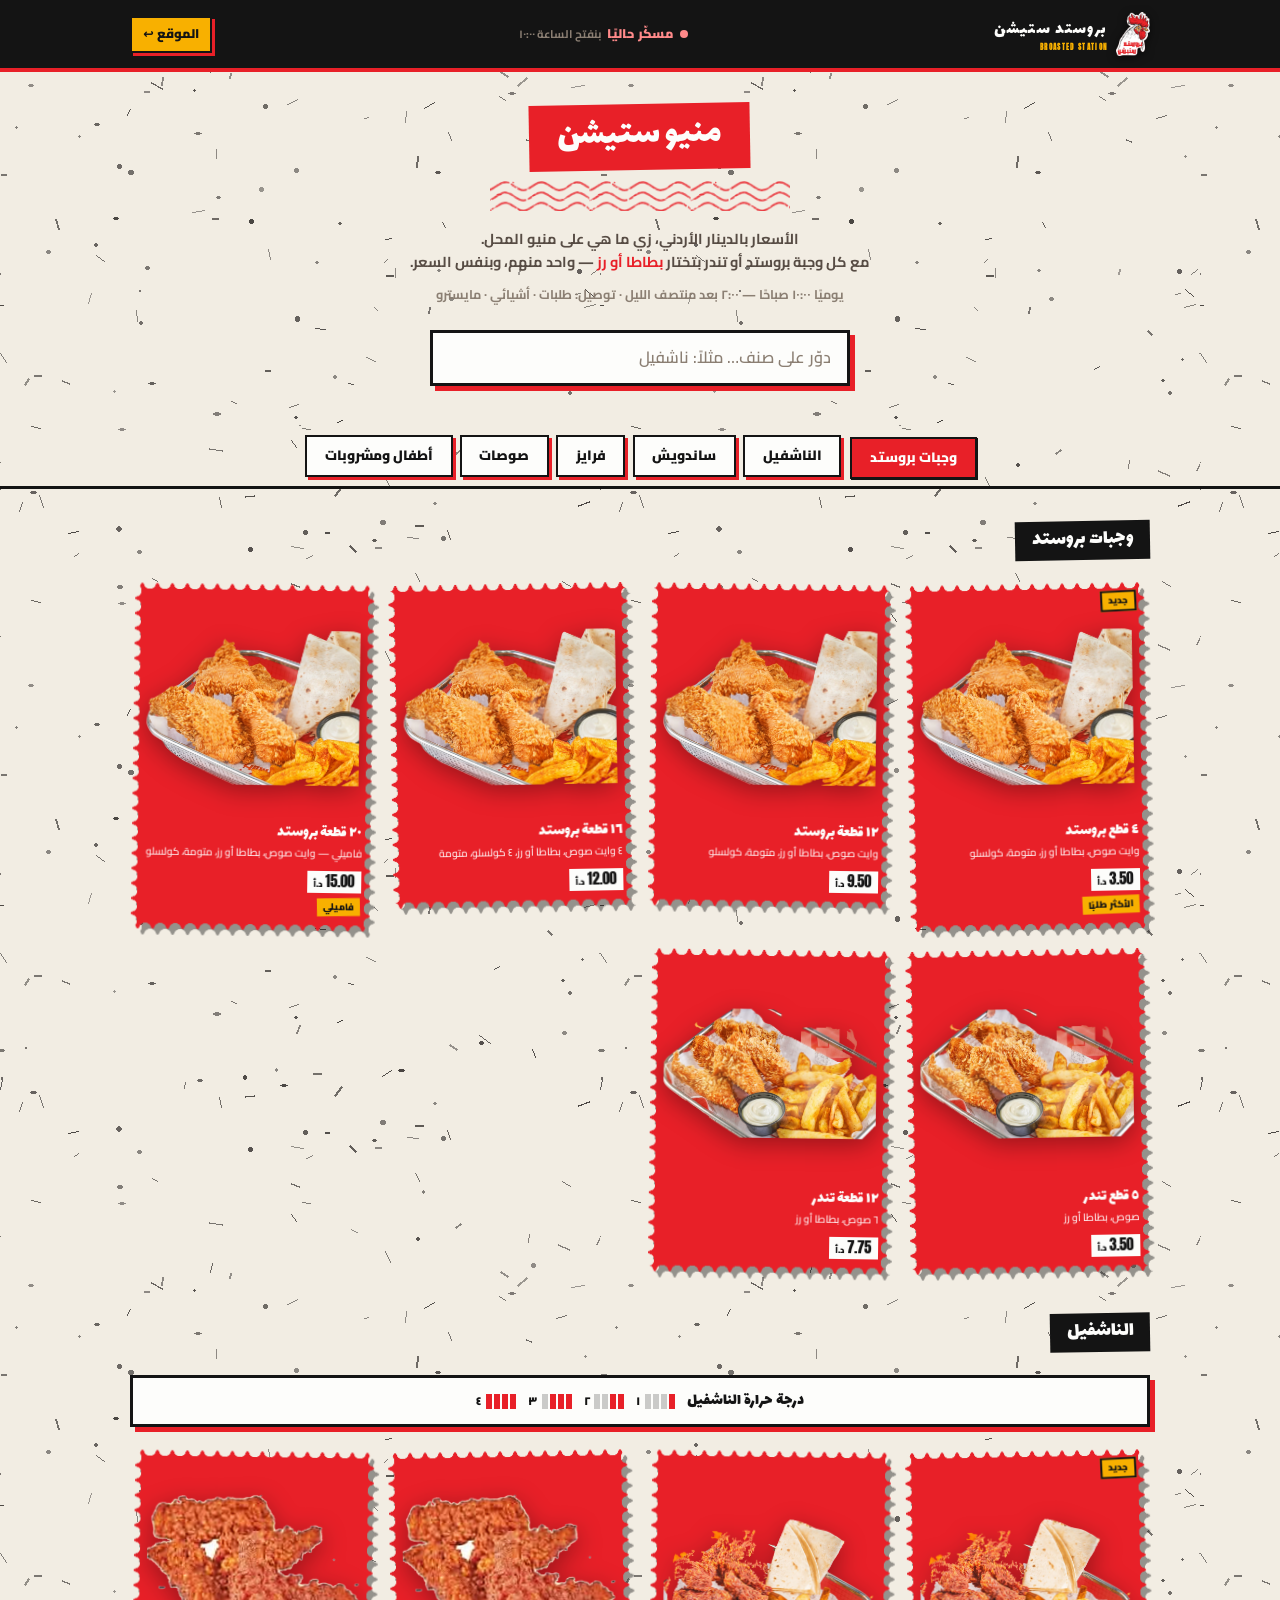
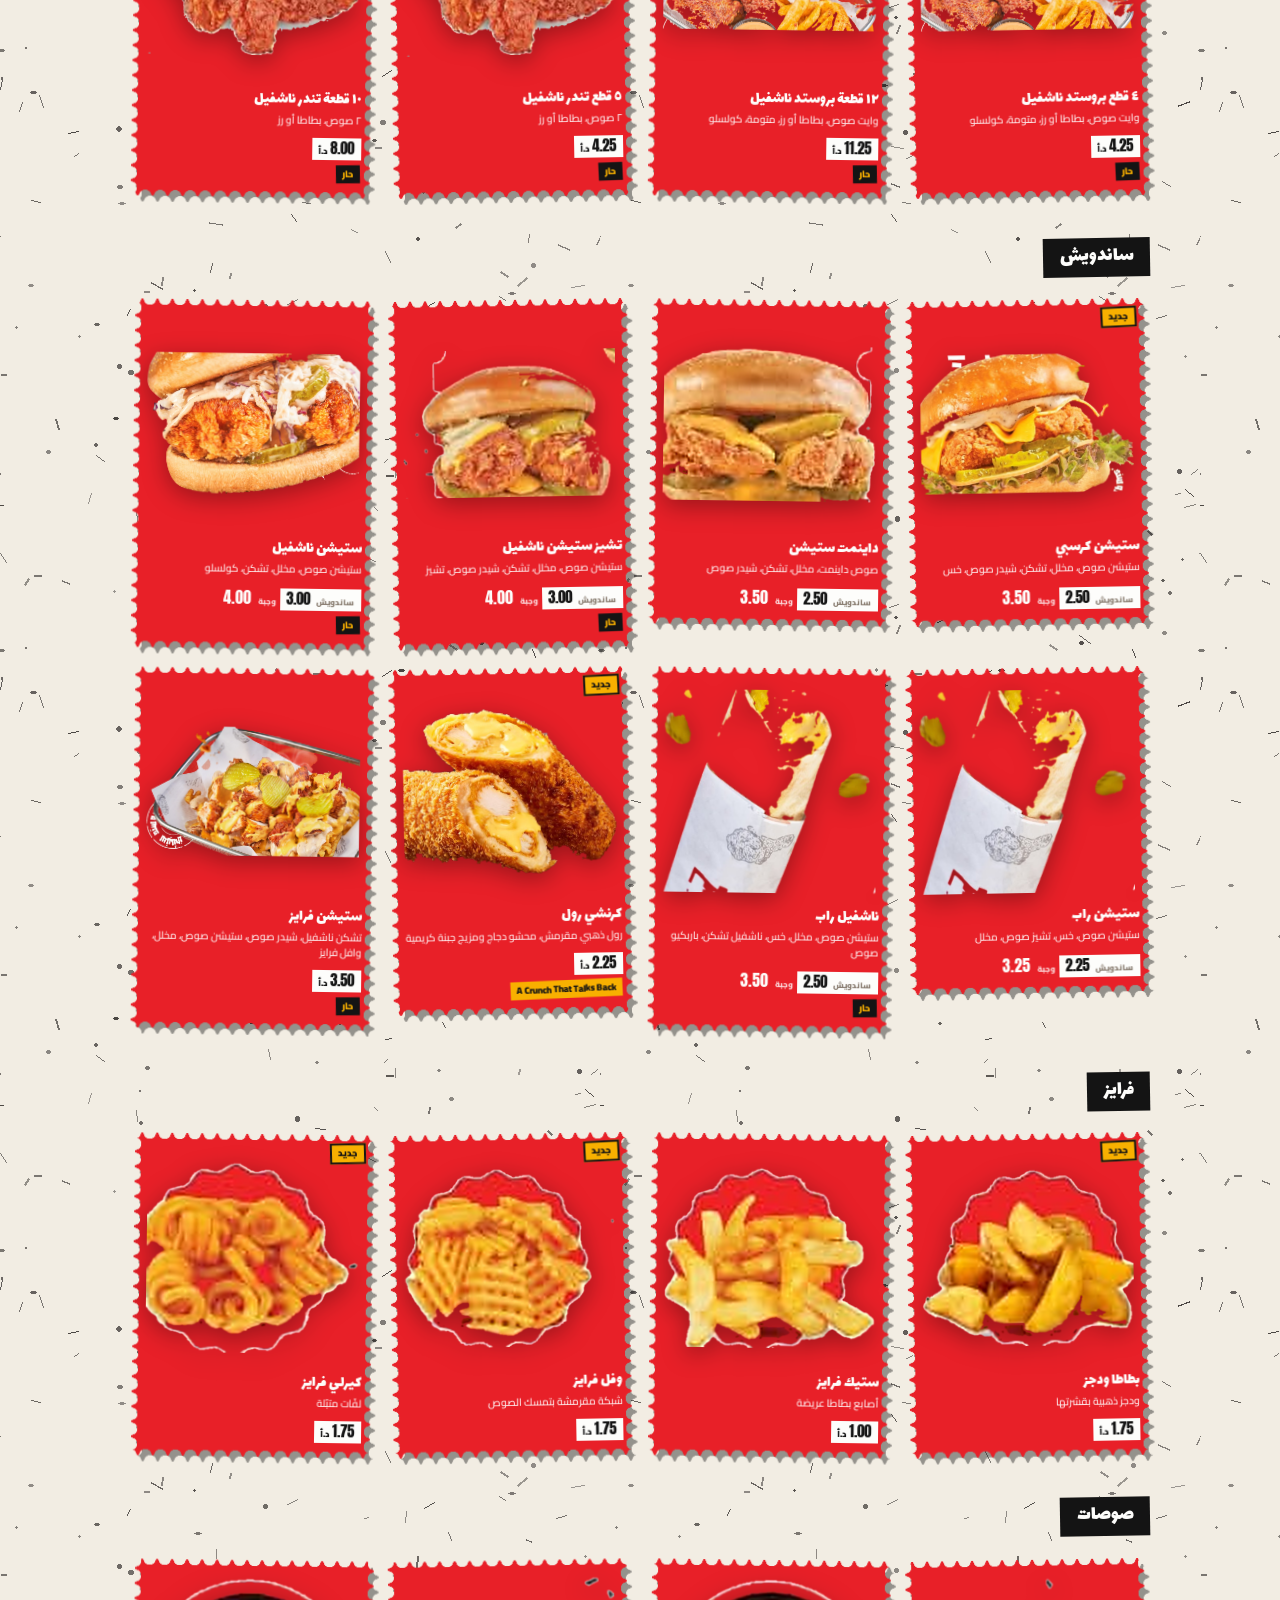
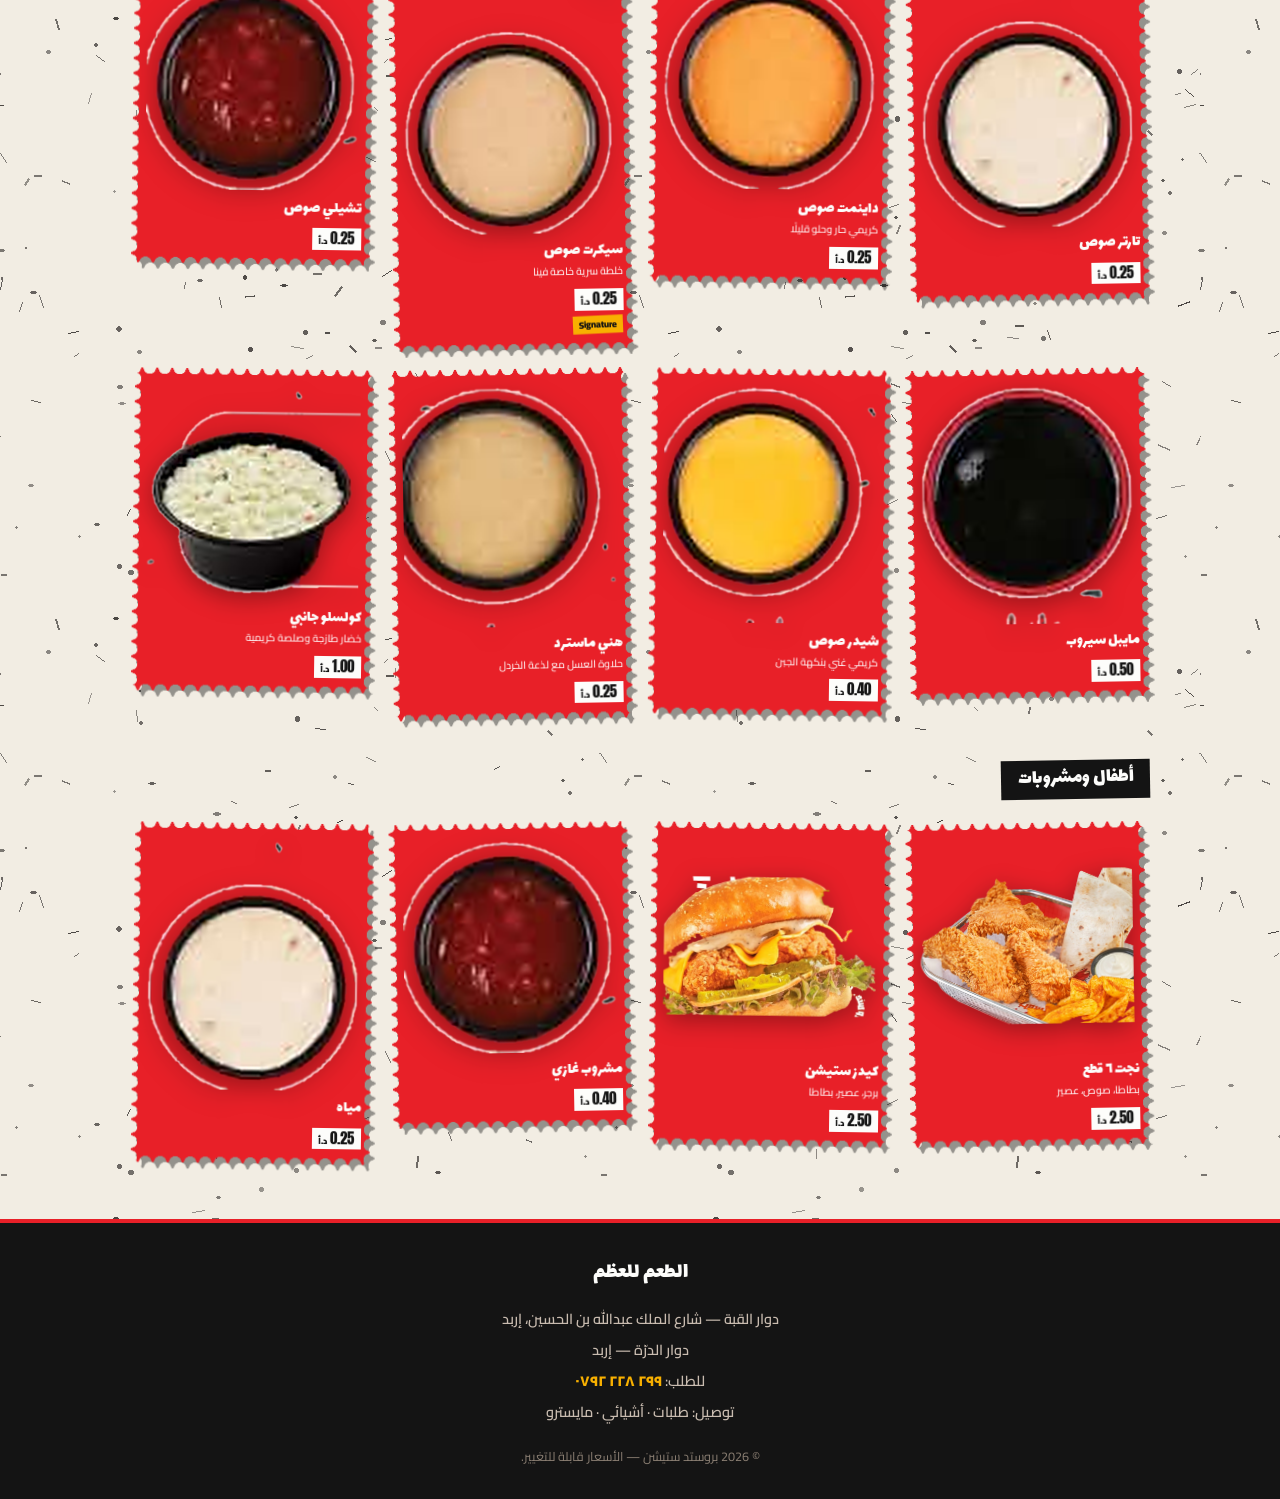
==== commit ea1efdbf: "Add files via upload" ====
--- a/menu.html
+++ b/menu.html
@@ -4,7 +4,7 @@
 <meta charset="UTF-8">
 <meta name="viewport" content="width=device-width,initial-scale=1,viewport-fit=cover">
 <title>منيو بروستد ستيشن — إربد</title>
-<meta name="description" content="المنيو الرقمي لبروستد ستيشن إربد — بروستد، ناشفل هوت تشيكن، ساندويشات، فرايز وصوصات. الأسعار بالدينار الأردني.">
+<meta name="description" content="المنيو لبروستد ستيشن إربد — بروستد، ناشفيل هوت تشيكن، ساندويشات، فرايز وصوصات. الأسعار بالدينار الأردني.">
 <meta name="theme-color" content="#141414">
 <link rel="icon" href="assets/img/logo.png">
 <link rel="stylesheet" href="css/menu.css">
@@ -14,16 +14,14 @@
 <header class="m-top">
   <div class="wrap m-top__in">
     <a class="m-brand" href="index.html" aria-label="بروستد ستيشن — الرئيسية">
-      <img src="assets/img/logo.png" alt="" width="40" height="52">
+      <img src="assets/img/logo.png" alt="" width="36" height="47">
       <span><b>بروستد ستيشن</b><span>BROASTED STATION</span></span>
     </a>
+    <span class="m-state">
+      <span class="live" id="openState" data-state="open">مفتوح الآن</span>
+      <small id="openNote">يوميًا</small>
+    </span>
     <a class="m-back" href="index.html">الموقع ↩</a>
-  </div>
-  <div class="m-state">
-    <span class="live" id="openState" data-state="open">مفتوح الآن</span>
-    <span id="openNote">يوميًا</span>
-    <span>·</span>
-    <span>١٠:٠٠ صباحًا — ٢:٠٠ بعد منتصف الليل</span>
   </div>
 </header>
 
@@ -35,6 +33,7 @@
       الأسعار بالدينار الأردني، زي ما هي على منيو المحل.<br>
       مع كل وجبة بروستد أو تندر بتختار <b>بطاطا أو رز</b> — واحد منهم، وبنفس السعر.
     </p>
+    <p class="m-hours">يوميًا ١٠:٠٠ صباحًا — ٢:٠٠ بعد منتصف الليل · توصيل: طلبات · أشيائي · مايسترو</p>
     <div class="m-search">
       <label class="vh" for="q">دوّر على صنف</label>
       <input id="q" type="search" placeholder="دوّر على صنف… مثلاً: ناشفيل" autocomplete="off">
@@ -204,11 +203,11 @@
             </div>
           </div>
         </article>
-        <article class="m-item" data-s="ستيشن ناشفل ستيشن صوص، مخلل، تشكن، كولسلو">
-          <div class="m-item__wrap">
-            <div class="ticket m-card">
-              <div class="m-shot"><img src="assets/img/p-nashville-b.png" alt="ستيشن ناشفل" loading="lazy"></div>
-              <h3 class="m-name">ستيشن ناشفل</h3>
+        <article class="m-item" data-s="ستيشن ناشفيل ستيشن صوص، مخلل، تشكن، كولسلو">
+          <div class="m-item__wrap">
+            <div class="ticket m-card">
+              <div class="m-shot"><img src="assets/img/p-nashville-b.png" alt="ستيشن ناشفيل" loading="lazy"></div>
+              <h3 class="m-name">ستيشن ناشفيل</h3>
               <p class="m-desc">ستيشن صوص، مخلل، تشكن، كولسلو</p>
               <div class="m-foot"><span class="price"><small>ساندويش</small>3.00</span><span class="price price--bare"><small>وجبة</small>4.00</span></div>
               <span class="m-tag m-tag--hot">حار</span>
@@ -218,7 +217,7 @@
         <article class="m-item" data-s="ستيشن راب ستيشن صوص، خس، تشيز صوص، مخلل">
           <div class="m-item__wrap">
             <div class="ticket m-card">
-              <div class="m-shot"><img src="assets/img/p-soon.png" alt="ستيشن راب" loading="lazy"></div>
+              <div class="m-shot"><img src="assets/img/p-wrap.png" alt="ستيشن راب" loading="lazy"></div>
               <h3 class="m-name">ستيشن راب</h3>
               <p class="m-desc">ستيشن صوص، خس، تشيز صوص، مخلل</p>
               <div class="m-foot"><span class="price"><small>ساندويش</small>2.25</span><span class="price price--bare"><small>وجبة</small>3.25</span></div>
@@ -228,7 +227,7 @@
         <article class="m-item" data-s="ناشفيل راب ستيشن صوص، مخلل، خس، ناشفيل تشكن، باربكيو صوص">
           <div class="m-item__wrap">
             <div class="ticket m-card">
-              <div class="m-shot"><img src="assets/img/p-soon.png" alt="ناشفيل راب" loading="lazy"></div>
+              <div class="m-shot"><img src="assets/img/p-wrap.png" alt="ناشفيل راب" loading="lazy"></div>
               <h3 class="m-name">ناشفيل راب</h3>
               <p class="m-desc">ستيشن صوص، مخلل، خس، ناشفيل تشكن، باربكيو صوص</p>
               <div class="m-foot"><span class="price"><small>ساندويش</small>2.50</span><span class="price price--bare"><small>وجبة</small>3.50</span></div>
@@ -442,7 +441,7 @@
       <li>دوار القبة — شارع الملك عبدالله بن الحسين، إربد</li>
       <li>دوار الدرّة — إربد</li>
       <li>للطلب: <a href="tel:+962792228299"><bdi class="tel">٠٧٩٢ ٢٢٨ ٢٩٩</bdi></a></li>
-      <li>توصيل: طلبات · أشيائي</li>
+      <li>توصيل: طلبات · أشيائي · مايسترو</li>
     </ul>
     <small>© <span id="yr">2026</span> بروستد ستيشن — الأسعار قابلة للتغيير.</small>
   </div>
--- a/css/menu.css
+++ b/css/menu.css
@@ -38,24 +38,31 @@
 }
 
 /* ── الرأس ───────────────────────────────────────────────────────────────── */
+/* Same height as the landing page's sticky header (--hdr) — it was twice as
+   thick before, which ate the top of a tablet screen for nothing. */
 .m-top{background:var(--ink);color:var(--on-dark);border-bottom:4px solid var(--red)}
-.m-top__in{display:flex;align-items:center;gap:var(--s4);padding-block:.7rem;justify-content:space-between}
-.m-brand{display:flex;align-items:center;gap:.6rem;min-width:0}
-.m-brand img{width:40px;flex:none;filter:drop-shadow(0 2px 4px rgba(0,0,0,.6))}
-.m-brand b{display:block;font-family:var(--f-disp);font-weight:400;font-size:1.12rem;color:var(--white);line-height:1}
-.m-brand span{display:block;font:800 .5rem/1 var(--f-latin);letter-spacing:.2em;color:var(--gold);margin-top:4px}
+.m-top__in{
+  display:flex;align-items:center;gap:var(--s4);justify-content:space-between;
+  height:var(--hdr);
+}
+.m-brand{display:flex;align-items:center;gap:.55rem;min-width:0}
+.m-brand img{width:34px;flex:none;filter:drop-shadow(0 2px 4px rgba(0,0,0,.6))}
+.m-brand b{display:block;font-family:var(--f-disp);font-weight:400;font-size:1.05rem;color:var(--white);line-height:1}
+.m-brand span{display:block;font:800 .46rem/1 var(--f-latin);letter-spacing:.18em;color:var(--gold);margin-top:4px}
 .m-back{
   flex:none;font-weight:900;font-size:var(--t-xs);color:var(--ink);background:var(--gold);
-  border:2px solid var(--ink);box-shadow:3px 3px 0 var(--red);padding:.45rem .8rem;
+  border:2px solid var(--ink);box-shadow:3px 3px 0 var(--red);padding:.4rem .7rem;white-space:nowrap;
 }
 .m-back:hover{transform:translate(2px,2px);box-shadow:1px 1px 0 var(--red)}
 .m-back{transition:transform var(--dur-1) var(--ease),box-shadow var(--dur-1) var(--ease)}
 
 .m-state{
-  display:flex;align-items:center;justify-content:center;gap:.5rem;flex-wrap:wrap;
-  background:var(--ink);color:var(--on-dark-2);font-size:var(--t-xs);font-weight:700;
-  padding:.4rem var(--pad) .6rem;text-align:center;
-}
+  display:flex;align-items:center;gap:.4rem;flex:none;
+  color:var(--on-dark-2);font-size:var(--t-xs);font-weight:700;
+}
+.m-state small{font-size:.7rem;color:var(--fg-mute)}
+@media (max-width:440px){.m-state small{display:none}}
+.m-hours{margin-top:var(--s3);font-size:var(--t-xs);font-weight:700;color:var(--fg-mute)}
 .live{display:inline-flex;align-items:center;gap:.35rem;color:#57D16B;font-weight:900}
 .live::before{content:"";width:8px;height:8px;border-radius:50%;background:#57D16B;animation:pulse 2.2s infinite;box-shadow:0 0 0 0 rgba(87,209,107,.7)}
 @keyframes pulse{70%{box-shadow:0 0 0 8px rgba(87,209,107,0)}100%{box-shadow:0 0 0 0 rgba(87,209,107,0)}}
